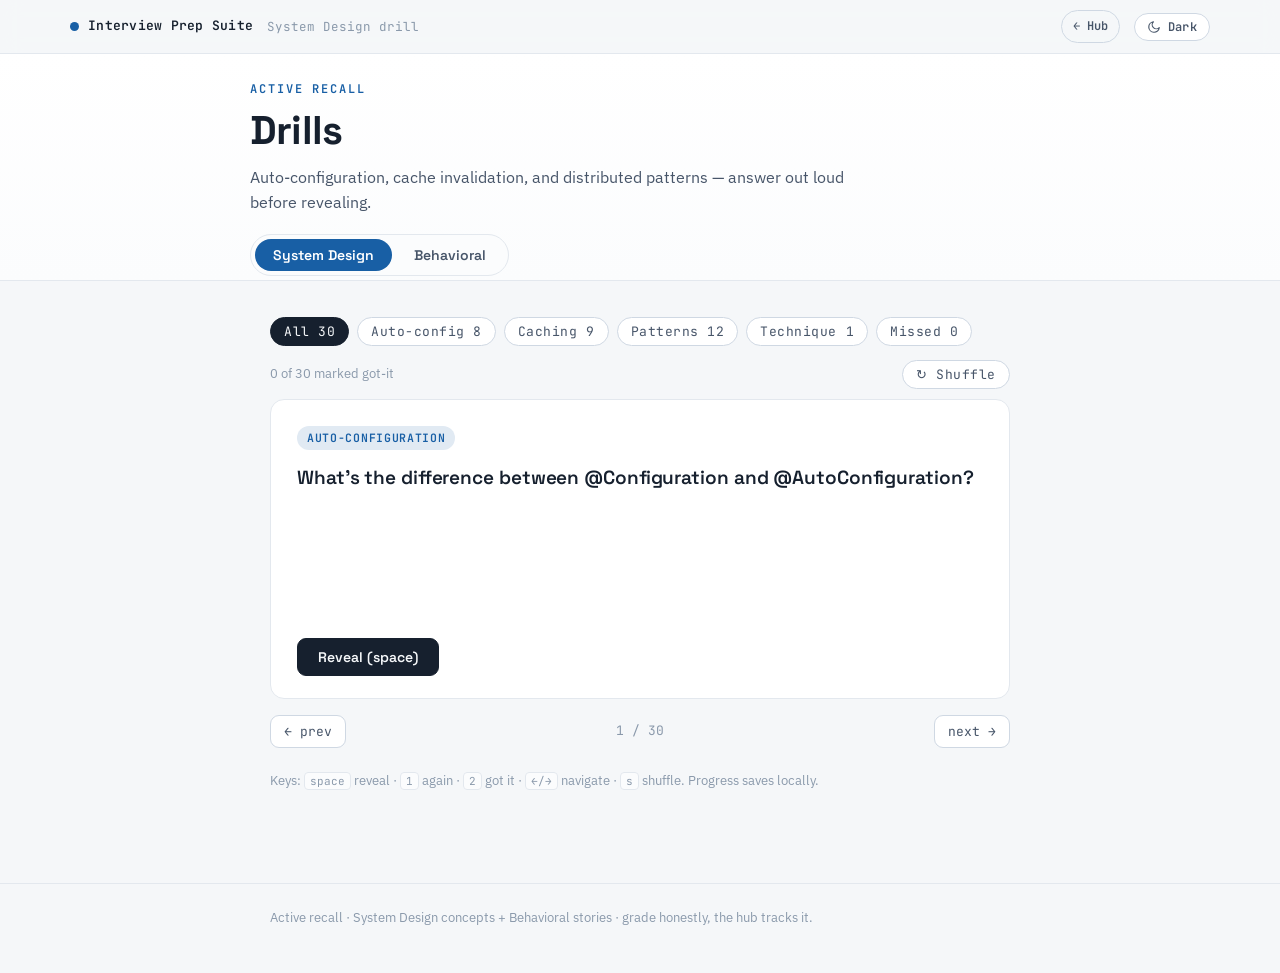
==== drills.html @ b25206d6 "refactor: unify coding guide into modular study suite Splits the monolithic index.html into dedicate" ====
<!doctype html>
<html lang="en" data-track="drills">
<head>
<meta charset="utf-8">
<meta name="viewport" content="width=device-width, initial-scale=1">
<title>Drills — Active Recall · Interview Prep Suite</title>
<script>(function(){try{var t=localStorage.getItem('prep:theme');if(t!=='dark'&&t!=='light')t=matchMedia('(prefers-color-scheme:dark)').matches?'dark':'light';document.documentElement.setAttribute('data-theme',t);}catch(e){}})();</script>
<link rel="preconnect" href="https://fonts.googleapis.com">
<link rel="preconnect" href="https://fonts.gstatic.com" crossorigin>
<link href="https://fonts.googleapis.com/css2?family=Space+Grotesk:wght@500;600;700&family=IBM+Plex+Sans:wght@400;500;600&family=JetBrains+Mono:wght@400;600&display=swap" rel="stylesheet">
<link rel="stylesheet" href="assets/app.css">
<style>
  body{ --deep-bg:#eeedfe; --deep-fg:#3c3489; }
  :root[data-theme="dark"] body{ --deep-bg:#26215c; --deep-fg:#cecbf6; }

  .page-head-inner{padding:26px 0 0}
  .subnav-wrap{display:flex; align-items:center; gap:14px; flex-wrap:wrap; margin:18px 0 4px}
  main{padding-top:18px}
  .drill-wrap{max-width:780px}

  .quick-banner{display:flex; align-items:center; gap:12px; flex-wrap:wrap; background:var(--accent-wash);
    border:1px solid var(--accent-line); border-radius:var(--radius); padding:12px 16px; margin-bottom:18px; font-size:14px; color:var(--accent-ink)}
  .quick-banner b{color:var(--ink)}
  .quick-banner a{margin-left:auto}

  .deck-aside{margin-bottom:18px}
  details.deck-aside-d{background:var(--surface-2); border:1px solid var(--line); border-radius:var(--radius); padding:0 16px}
  details.deck-aside-d summary{cursor:pointer; padding:12px 0; font-weight:600; font-family:var(--display); list-style:none; display:flex; align-items:center; gap:8px}
  details.deck-aside-d summary::-webkit-details-marker{display:none}
  details.deck-aside-d summary::before{content:"▸"; color:var(--accent); transition:.2s}
  details.deck-aside-d[open] summary::before{transform:rotate(90deg)}
  .deck-aside-body{padding:0 0 16px; font-size:13.5px; color:var(--ink-soft)}
  .cheat-rows{display:flex; flex-wrap:wrap; gap:6px 18px; margin:6px 0}
  .cheat-rows span b{color:var(--ink)}
  .cheat-warn{margin-top:8px; font-size:12.5px; color:var(--warn-ink)}
  .deck-aside-body ol{padding-left:1.2rem; margin:8px 0}
  .deck-aside-body li{margin-bottom:5px}

  .chips{display:flex; flex-wrap:wrap; gap:8px; margin-bottom:14px}
  .chip{appearance:none; cursor:pointer; border-radius:999px; padding:5px 13px; font-size:13px; font-family:var(--mono);
    color:var(--ink-soft); background:var(--surface); border:1px solid var(--line-strong)}
  .chip[aria-pressed="true"]{background:var(--ink); color:var(--bg); border-color:var(--ink)}

  .meta{display:flex; justify-content:space-between; align-items:center; font-size:13px; color:var(--ink-faint); margin-bottom:10px; gap:10px; flex-wrap:wrap}

  .card{background:var(--surface); border:1px solid var(--line); border-radius:var(--radius); padding:26px 26px 22px; min-height:300px; display:flex; flex-direction:column}
  .eyebrow2{display:inline-block; font-size:11.5px; font-weight:600; letter-spacing:.06em; text-transform:uppercase; padding:3px 10px; border-radius:999px; margin-bottom:14px; align-self:flex-start; font-family:var(--mono)}
  .eyebrow2.autoconfig,.eyebrow2.lead{background:var(--accent-wash); color:var(--accent-ink)}
  .eyebrow2.caching{background:var(--med-wash); color:var(--warn-ink)}
  .eyebrow2.patterns,.eyebrow2.deep{background:var(--deep-bg); color:var(--deep-fg)}
  .eyebrow2.technique{background:var(--good-wash); color:var(--good)}
  .eyebrow2.spine{background:var(--surface-2); color:var(--ink-soft)}
  .front{font-size:19px; font-weight:600; line-height:1.45; letter-spacing:-.005em; font-family:var(--display)}
  .front .hook{display:block; margin-top:8px; font-family:var(--sans); font-weight:400; font-size:16px; color:var(--ink-soft); line-height:1.6}
  .back{margin-top:18px; padding-top:16px; border-top:1px dashed var(--line); font-size:15.5px; color:var(--ink)}
  .back p{margin:0 0 10px} .back ul{margin:0 0 10px; padding-left:20px} .back li{margin-bottom:5px}
  .back .alt{margin-top:12px; font-size:13px; color:var(--ink-faint)}
  .back code{font-family:var(--mono); font-size:.86em; background:var(--code-inline-bg); padding:1px 5px; border-radius:4px; color:var(--accent-ink)}
  .back .lbl{font-size:11px; font-weight:600; letter-spacing:.04em; text-transform:uppercase; color:var(--ink-soft); margin-bottom:6px}
  .back ol.beats{margin:0 0 14px; padding-left:1.1rem; font-size:14px; line-height:1.55}
  .nums{background:var(--surface-2); border-radius:var(--radius-sm); padding:8px 12px; margin-bottom:12px}
  .nums .val{font-size:14px; font-weight:600}
  .seam{background:var(--good-wash); border-radius:var(--radius-sm); padding:9px 13px; margin-bottom:12px}
  .seam .lbl{color:var(--good)} .seam .val{font-size:13.5px; line-height:1.55}
  .fu{background:var(--med-wash); border-radius:var(--radius-sm); padding:9px 13px}
  .fu .lbl{color:var(--warn-ink)} .fu .q{font-size:14px; font-weight:600; line-height:1.5; margin-bottom:6px} .fu .a{font-size:13.5px; line-height:1.55; color:var(--ink-soft)}
  .hidden{display:none}
  .spacer{flex:1}
  .actions{display:flex; gap:10px; margin-top:20px; flex-wrap:wrap; align-items:center}
  .btn-reveal{appearance:none; cursor:pointer; background:var(--ink); color:var(--bg); border:1px solid var(--ink); border-radius:var(--radius-sm); padding:9px 20px; font-weight:600; font-family:var(--display); font-size:14px}
  .btn-again{appearance:none; cursor:pointer; background:var(--again-wash); color:var(--again); border:1px solid transparent; border-radius:var(--radius-sm); padding:9px 16px; font-weight:600; font-family:var(--display); font-size:14px}
  .btn-good{appearance:none; cursor:pointer; background:var(--good-wash); color:var(--good); border:1px solid transparent; border-radius:var(--radius-sm); padding:9px 16px; font-weight:600; font-family:var(--display); font-size:14px}
  .statusbadge{font-size:12.5px; border-radius:999px; padding:2px 10px; font-family:var(--mono); align-self:center}
  .statusbadge.again{background:var(--again-wash); color:var(--again)}
  .statusbadge.good{background:var(--good-wash); color:var(--good)}

  .nav{display:flex; justify-content:space-between; align-items:center; margin-top:14px}
  .nav button{appearance:none; cursor:pointer; font-family:var(--mono); font-size:13px; background:var(--surface); border:1px solid var(--line-strong); color:var(--ink-soft); border-radius:var(--radius-sm); padding:7px 13px}
  .nav button:hover{border-color:var(--accent); color:var(--accent)}
  .pos{font-size:13px; color:var(--ink-faint); font-family:var(--mono)}
  .keyhint{margin-top:22px; font-size:12.5px; color:var(--ink-faint)}
  .keyhint kbd{font-family:var(--mono); font-size:11px; background:var(--surface-2); border:1px solid var(--line); border-radius:4px; padding:1px 5px}
  .empty{padding:40px 10px; text-align:center; color:var(--ink-faint)}
</style>
</head>
<body>

<div class="app-topbar">
  <div class="app-topbar-inner">
    <a class="app-brand" href="index.html"><span class="dot"></span>Interview Prep Suite</a>
    <span class="app-crumb">Drills</span>
    <span class="app-spacer"></span>
    <a class="app-back" href="index.html">← Hub</a>
    <button class="theme-toggle" type="button" aria-label="Toggle dark mode"><span class="tt-ic"></span><span class="tt-label">Dark</span></button>
  </div>
</div>

<header class="page-head">
  <div class="wrap drill-wrap page-head-inner">
    <p class="eyebrow">Active recall</p>
    <h1 class="title">Drills</h1>
    <p class="subtitle" id="deck-blurb">Answer out loud before revealing. Grade yourself honestly — progress feeds the hub dashboard.</p>
    <div class="subnav-wrap" id="deck-switch-wrap">
      <div class="subnav" data-subnav role="tablist" aria-label="Deck">
        <button data-section="sysdesign" aria-selected="true">System Design</button>
        <button data-section="behavioral">Behavioral</button>
      </div>
    </div>
  </div>
</header>

<main><div class="wrap drill-wrap">
  <div id="quick-banner" class="quick-banner" style="display:none"></div>
  <div id="deck-aside" class="deck-aside"></div>
  <div class="chips" id="chips" role="group" aria-label="Filter"></div>
  <div class="meta">
    <span id="progress"></span>
    <button class="chip" id="shuffleBtn">↻ Shuffle</button>
  </div>
  <div class="card" id="card"></div>
  <div class="nav">
    <button id="prevBtn" aria-label="Previous">← prev</button>
    <span class="pos" id="pos"></span>
    <button id="nextBtn" aria-label="Next">next →</button>
  </div>
  <p class="keyhint">Keys: <kbd>space</kbd> reveal · <kbd>1</kbd> again · <kbd>2</kbd> got it · <kbd>←/→</kbd> navigate · <kbd>s</kbd> shuffle. Progress saves locally.</p>
</div></main>

<footer class="app-foot">
  <div class="wrap drill-wrap">Active recall · System Design concepts + Behavioral stories · grade honestly, the hub tracks it.</div>
</footer>

<script src="assets/app.js"></script>
<script src="assets/decks.js"></script>
<script>
(function(){
  var P = PrepUI.Progress;
  var params = new URLSearchParams(location.search);
  var quick = params.get('mode') === 'quick';
  var quickN = Math.max(1, parseInt(params.get('n') || '10', 10) || 10);
  var deckId = (params.get('deck') === 'behavioral') ? 'behavioral' : 'sysdesign';

  var filter = 'all';
  var order = [];          // array of {deckId, card}
  var idx = 0, revealed = false;

  var cardEl = document.getElementById('card');
  var chipsEl = document.getElementById('chips');
  var posEl = document.getElementById('pos');
  var progressEl = document.getElementById('progress');
  var asideEl = document.getElementById('deck-aside');
  var blurbEl = document.getElementById('deck-blurb');

  function deck(){ return DECKS[deckId]; }

  function statusOf(dId, id){
    var dk = P.get().decks[dId] || {};
    if (dId === 'behavioral') return (dk.done||[]).indexOf(id) > -1 ? 'good' : null;
    if ((dk.good||[]).indexOf(id) > -1) return 'good';
    if ((dk.again||[]).indexOf(id) > -1) return 'again';
    return null;
  }
  function setGrade(dId, id, got){
    if (dId === 'behavioral') P.setCard('behavioral', id, got ? 'done' : 'none');
    else P.setCard('sysdesign', id, got ? 'good' : 'again');
  }

  /* ---- build the working queue ---- */
  function buildQuick(){
    var pool = [];
    Object.keys(DECKS).forEach(function(dId){
      DECKS[dId].cards.forEach(function(c){ pool.push({deckId:dId, card:c, st:statusOf(dId, c.id)}); });
    });
    var again = pool.filter(function(x){ return x.st === 'again'; });
    var unseen = shuffle(pool.filter(function(x){ return x.st === null; }));
    var known = shuffle(pool.filter(function(x){ return x.st === 'good'; }));
    return again.concat(unseen, known).slice(0, quickN);
  }
  function buildNormal(){
    var d = deck();
    var list = d.cards.filter(function(c){
      if (filter === 'all') return true;
      if (filter === 'missed'){
        if (d.schema === 'concept') return statusOf(deckId, c.id) === 'again';
        return statusOf(deckId, c.id) !== 'good';   // behavioral: not yet ready
      }
      if (filter === 'priority') return c.topic === 'lead' || c.topic === 'deep';
      return c.topic === filter;
    });
    return list.map(function(c){ return {deckId:deckId, card:c}; });
  }
  function rebuild(keepIdx){
    order = quick ? buildQuick() : buildNormal();
    if (!keepIdx) idx = 0;
    if (idx >= order.length) idx = 0;
    revealed = false;
  }
  function shuffle(a){ a = a.slice(); for (var i=a.length-1;i>0;i--){ var j=Math.floor(Math.random()*(i+1)); var t=a[i]; a[i]=a[j]; a[j]=t; } return a; }

  /* ---- topic chips ---- */
  function renderChips(){
    if (quick){ chipsEl.style.display='none'; return; }
    chipsEl.style.display='';
    var d = deck();
    chipsEl.innerHTML = '';
    d.topics.forEach(function(t){
      var n = countFor(t.key);
      var b = document.createElement('button');
      b.className = 'chip';
      b.textContent = t.label + (n != null ? ' ' + n : '');
      b.setAttribute('aria-pressed', String(filter === t.key));
      b.onclick = function(){ filter = t.key; rebuild(false); render(); };
      chipsEl.appendChild(b);
    });
  }
  function countFor(key){
    var d = deck();
    if (key === 'all') return d.cards.length;
    if (key === 'priority') return d.cards.filter(function(c){ return c.topic==='lead'||c.topic==='deep'; }).length;
    if (key === 'missed'){
      if (d.schema === 'concept') return d.cards.filter(function(c){ return statusOf(deckId,c.id)==='again'; }).length;
      return d.cards.filter(function(c){ return statusOf(deckId,c.id)!=='good'; }).length;
    }
    return d.cards.filter(function(c){ return c.topic === key; }).length;
  }

  /* ---- deck aside (behavioral cheat sheet + protocol) ---- */
  function renderAside(){
    if (quick || deck().schema !== 'story' || !deck().cheat){ asideEl.innerHTML=''; return; }
    var d = deck();
    var rows = d.cheat.rows.map(function(r){ return '<span>'+escapeHtml(r)+'</span>'; }).join('');
    var steps = d.protocol.steps.map(function(s){ return '<li>'+escapeHtml(s)+'</li>'; }).join('');
    asideEl.innerHTML =
      '<details class="deck-aside-d"><summary>Cheat sheet &amp; how to drill</summary>'+
      '<div class="deck-aside-body">'+
        '<div class="lbl" style="font-weight:600;color:var(--ink)">'+escapeHtml(d.cheat.title)+'</div>'+
        '<div class="cheat-rows">'+rows+'</div>'+
        '<div class="cheat-warn">'+escapeHtml(d.cheat.warn)+'</div>'+
        '<p style="margin:14px 0 4px;font-weight:600;color:var(--ink)">'+escapeHtml(d.protocol.title)+'</p>'+
        '<ol>'+steps+'</ol>'+
        '<p style="font-size:12.5px">'+escapeHtml(d.protocol.fails)+'</p>'+
      '</div></details>';
  }

  /* ---- card render ---- */
  function renderBackConcept(card){ return card.back; }
  function renderBackStory(card){
    var beats = card.beats.map(function(b){ return '<li>'+escapeHtml(b)+'</li>'; }).join('');
    return '<div class="lbl">Beats</div><ol class="beats">'+beats+'</ol>'+
      '<div class="nums"><div class="lbl">Numbers</div><div class="val">'+escapeHtml(card.numbers)+'</div></div>'+
      '<div class="seam"><div class="lbl">✓ Seam line (volunteer this)</div><div class="val">'+escapeHtml(card.seam)+'</div></div>'+
      '<div class="fu"><div class="lbl">⚠ Hardest follow-up</div><div class="q">'+escapeHtml(card.q)+'</div><div class="a">'+escapeHtml(card.a)+'</div></div>';
  }

  function render(){
    renderChips();
    renderAside();
    var d = deck();

    // progress line
    if (quick){
      progressEl.textContent = order.length + ' cards in this session';
    } else if (d.schema === 'concept'){
      var good = P.deckStats('sysdesign', d.cards.length).good;
      progressEl.textContent = good + ' of ' + d.cards.length + ' marked got-it';
    } else {
      var done = P.deckStats('behavioral', d.cards.length).done;
      progressEl.textContent = done + ' of ' + d.cards.length + ' stories ready';
    }

    if (!order.length){
      cardEl.innerHTML = "<div class='empty'>Nothing here — switch filter back to All.</div>";
      posEl.textContent = '0 / 0';
      return;
    }
    if (idx >= order.length) idx = 0;
    var entry = order[idx];
    var dId = entry.deckId, card = entry.card, dObj = DECKS[dId];
    var st = statusOf(dId, card.id);
    var eyebrowClass = card.topic;
    var eyebrowLabel = dObj.schema === 'concept'
      ? dObj.topicLabels[card.topic]
      : dObj.tagLabels[card.topic];

    var frontHtml = dObj.schema === 'concept'
      ? escapeHtml(card.front)
      : escapeHtml(card.n + '. ' + card.title) + '<span class="hook">' + escapeHtml(card.hook) + '</span>';
    var backHtml = dObj.schema === 'concept' ? renderBackConcept(card) : renderBackStory(card);

    var quickTag = quick ? ' <span style="opacity:.6;font-weight:400;text-transform:none;letter-spacing:0">· '+dObj.label+'</span>' : '';

    cardEl.innerHTML =
      "<span class='eyebrow2 " + eyebrowClass + "'>" + eyebrowLabel + quickTag + "</span>" +
      "<div class='front'>" + frontHtml + "</div>" +
      "<div class='back" + (revealed ? "" : " hidden") + "'>" + backHtml + "</div>" +
      "<div class='spacer'></div>" +
      "<div class='actions'>" +
        (revealed
          ? "<button class='btn-again' id='againBtn'>Again (1)</button><button class='btn-good' id='goodBtn'>Got it (2)</button>"
          : "<button class='btn-reveal' id='revealBtn'>Reveal (space)</button>") +
        (st ? "<span class='statusbadge " + st + "'>" + (st === 'good' ? (dObj.schema==='story'?'ready':'got it') : 'again') + "</span>" : "") +
      "</div>";

    posEl.textContent = (idx + 1) + ' / ' + order.length;
    var r = document.getElementById('revealBtn'); if (r) r.onclick = reveal;
    var a = document.getElementById('againBtn'); if (a) a.onclick = function(){ grade(false); };
    var g = document.getElementById('goodBtn'); if (g) g.onclick = function(){ grade(true); };
  }

  function reveal(){ revealed = true; render(); }
  function grade(got){
    if (!order.length) return;
    var entry = order[idx];
    setGrade(entry.deckId, entry.card.id, got);
    next();
  }
  function next(){ if (!order.length) return; idx = (idx + 1) % order.length; revealed = false; render(); }
  function prev(){ if (!order.length) return; idx = (idx - 1 + order.length) % order.length; revealed = false; render(); }
  function doShuffle(){ order = shuffle(order); idx = 0; revealed = false; render(); }

  document.getElementById('nextBtn').onclick = next;
  document.getElementById('prevBtn').onclick = prev;
  document.getElementById('shuffleBtn').onclick = doShuffle;

  document.addEventListener('keydown', function(e){
    if (e.target.tagName === 'INPUT' || e.target.tagName === 'TEXTAREA') return;
    if (e.key === ' ' || e.key === 'Enter'){ e.preventDefault(); if (!revealed) reveal(); else next(); }
    else if (e.key === 'ArrowRight') next();
    else if (e.key === 'ArrowLeft') prev();
    else if (e.key === '1' && revealed) grade(false);
    else if (e.key === '2' && revealed) grade(true);
    else if (e.key.toLowerCase() === 's') doShuffle();
  });

  function escapeHtml(s){ return String(s).replace(/&/g,'&amp;').replace(/</g,'&lt;').replace(/>/g,'&gt;'); }

  /* ---- quick mode vs normal ---- */
  if (quick){
    document.getElementById('deck-switch-wrap').style.display = 'none';
    var qb = document.getElementById('quick-banner');
    qb.style.display = '';
    blurbEl.textContent = 'A short mixed session across both decks — flagged-for-review and unseen cards first.';
    rebuild(false);
    qb.innerHTML = '<b>⚡ Quick refresh</b> · ' + order.length + ' cards across System Design + Behavioral. <a class="link" href="drills.html?deck=sysdesign">Study a full deck →</a>';
    render();
  } else {
    var subBtns = [].slice.call(document.querySelectorAll('[data-subnav] button'));
    function selectDeck(name){
      deckId = name; filter = 'all';
      subBtns.forEach(function(b){ b.setAttribute('aria-selected', String(b.getAttribute('data-section') === name)); });
      blurbEl.textContent = deck().blurb;
      var crumb = document.querySelector('.app-crumb');
      if (crumb) crumb.textContent = deck().label + ' drill';
      P.setLastVisited('drills.html?deck=' + deckId);
      try { history.replaceState(null, '', '?deck=' + deckId); } catch (e) {}
      rebuild(false); render();
    }
    subBtns.forEach(function(b){ b.addEventListener('click', function(){ selectDeck(b.getAttribute('data-section')); }); });
    selectDeck(deckId);   // honors the ?deck= query param
  }
})();
</script>
</body>
</html>
---- assets/app.css ----
/* =========================================================================
   Interview-Prep Suite — shared design system
   Tokens + unified components. Per-track accent via [data-track] on <html>.
   Theme via [data-theme] on <html> (+ system fallback).
   ========================================================================= */

:root{
  /* ---- neutral palette (light) ---- */
  --bg:#f5f7f9; --surface:#ffffff; --surface-2:#fbfcfd; --surface-3:#f0f3f6;
  --ink:#16202e; --ink-soft:#475569; --ink-faint:#8a99ab;
  --line:#e3e8ee; --line-strong:#cfd8e3;

  /* ---- difficulty / semantic ---- */
  --easy:#15803d; --easy-wash:#e4f6ea;
  --med:#b45309;  --med-wash:#fdf0d9;
  --hard:#be123c; --hard-wash:#fde7ec;
  --good:#15803d; --good-wash:#e4f6ea;     /* mastered / got-it */
  --again:#be123c; --again-wash:#fde7ec;    /* needs review */
  --warn-ink:#8a4a07; --warn-border:#f4dca8;

  /* ---- code ---- */
  --code-bg:#0f172a; --code-ink:#e6ebf3; --code-dim:#7c8aa3;
  --code-key:#7dd3fc; --code-str:#86efac; --code-num:#fca5a5; --code-com:#64748b; --code-fn:#fcd34d;
  --code-inline-bg:#eef2f6;

  /* ---- accent (per-track via [data-track]); resolves --accent-l in light ---- */
  --accent-l:#0e7490; --accent-d:#39c2dd;
  --accent:var(--accent-l);
  --on-accent:#ffffff;
  --accent-ink:var(--accent);
  --accent-fill:var(--accent);
  --accent-wash:color-mix(in srgb, var(--accent) 13%, var(--surface));
  --accent-soft:color-mix(in srgb, var(--accent) 26%, var(--surface));
  --accent-line:color-mix(in srgb, var(--accent) 40%, var(--line));

  --nav-bg:color-mix(in srgb, var(--bg) 88%, transparent);
  --sel-bg:#16202e; --sel-ink:#ffffff;

  color-scheme:light;
  --radius:14px; --radius-sm:9px; --radius-xs:6px;
  --shadow:0 1px 3px rgba(16,32,46,.06), 0 8px 24px -16px rgba(16,32,46,.20);
  --display:"Space Grotesk", ui-sans-serif, system-ui, -apple-system, "Segoe UI", Roboto, sans-serif;
  --sans:"IBM Plex Sans", ui-sans-serif, system-ui, -apple-system, "Segoe UI", Roboto, Helvetica, Arial, sans-serif;
  --mono:"JetBrains Mono", ui-monospace, "SF Mono", "Cascadia Code", Menlo, Consolas, monospace;
}

:root[data-theme="dark"]{
  color-scheme:dark;
  --bg:#0d1219; --surface:#161d28; --surface-2:#1b2330; --surface-3:#212b3a;
  --ink:#e6ebf2; --ink-soft:#9fb0c2; --ink-faint:#6b7a8d;
  --line:#283344; --line-strong:#3a475c;
  --easy:#5fd98a; --easy-wash:#0f2c1c;
  --med:#e0a445;  --med-wash:#2f2614;
  --hard:#f06a86; --hard-wash:#34141c;
  --good:#5fd98a; --good-wash:#0f2c1c;
  --again:#f06a86; --again-wash:#34141c;
  --warn-ink:#e0a445; --warn-border:#4a3a12;
  --code-bg:#0b111b; --code-inline-bg:#1b2533;
  --accent:var(--accent-d);
  --nav-bg:color-mix(in srgb, var(--bg) 86%, transparent);
  --sel-bg:#e6ebf2; --sel-ink:#0d1219;
}
@media (prefers-color-scheme:dark){
  :root:not([data-theme="light"]){
    color-scheme:dark;
    --bg:#0d1219; --surface:#161d28; --surface-2:#1b2330; --surface-3:#212b3a;
    --ink:#e6ebf2; --ink-soft:#9fb0c2; --ink-faint:#6b7a8d;
    --line:#283344; --line-strong:#3a475c;
    --easy:#5fd98a; --easy-wash:#0f2c1c;
    --med:#e0a445;  --med-wash:#2f2614;
    --hard:#f06a86; --hard-wash:#34141c;
    --good:#5fd98a; --good-wash:#0f2c1c;
    --again:#f06a86; --again-wash:#34141c;
    --warn-ink:#e0a445; --warn-border:#4a3a12;
    --code-bg:#0b111b; --code-inline-bg:#1b2533;
    --accent:var(--accent-d);
    --nav-bg:color-mix(in srgb, var(--bg) 86%, transparent);
    --sel-bg:#e6ebf2; --sel-ink:#0d1219;
  }
}

/* ---- per-track accent (only sets the two hues; everything derives) ---- */
[data-track="coding"]  { --accent-l:#2f6df0; --accent-d:#6ea8ff; }
[data-track="backend"] { --accent-l:#b6831f; --accent-d:#e7b85c; }
[data-track="data"]    { --accent-l:#0c8a99; --accent-d:#4fd3e0; }
[data-track="frontend"]{ --accent-l:#0a7d9c; --accent-d:#3cc9e8; }
[data-track="drills"]  { --accent-l:#185fa5; --accent-d:#7fb0ff; }
[data-track="hub"]     { --accent-l:#5b3fc4; --accent-d:#a78bff; }

/* =========================================================================
   Base
   ========================================================================= */
*{box-sizing:border-box}
html{scroll-behavior:smooth}
body{
  margin:0; background:var(--bg); color:var(--ink);
  font-family:var(--sans); line-height:1.6; font-size:16px;
  -webkit-font-smoothing:antialiased; text-rendering:optimizeLegibility;
}
.wrap{max-width:980px; margin:0 auto; padding:0 20px}
.wrap.wide{max-width:1180px}
h1,h2,h3,h4{font-family:var(--display); letter-spacing:-.01em}
a{color:var(--accent)}
a.link{color:var(--accent); font-weight:600; text-decoration:none; border-bottom:1.5px solid var(--accent-wash)}
a.link:hover{border-bottom-color:var(--accent)}
::selection{background:var(--accent-soft)}

/* =========================================================================
   App top bar (every page) — brand + back-to-hub + theme toggle
   ========================================================================= */
.app-topbar{
  position:sticky; top:0; z-index:50;
  background:var(--nav-bg); backdrop-filter:blur(10px);
  border-bottom:1px solid var(--line);
}
.app-topbar-inner{
  max-width:1180px; margin:0 auto; padding:10px 20px;
  display:flex; align-items:center; gap:14px;
}
.app-brand{
  display:inline-flex; align-items:center; gap:9px;
  font-family:var(--mono); font-size:13px; font-weight:600; letter-spacing:.02em;
  color:var(--ink); text-decoration:none; white-space:nowrap;
}
.app-brand .dot{width:9px; height:9px; border-radius:50%; background:var(--accent); flex:none}
.app-brand:hover{color:var(--accent)}
.app-crumb{color:var(--ink-faint); font-family:var(--mono); font-size:12.5px}
.app-crumb b{color:var(--ink-soft); font-weight:600}
.app-spacer{flex:1}
.app-back{
  display:inline-flex; align-items:center; gap:6px;
  font-family:var(--mono); font-size:12px; font-weight:600; color:var(--ink-soft);
  text-decoration:none; padding:6px 11px; border:1px solid var(--line-strong);
  border-radius:100px; transition:.15s; white-space:nowrap;
}
.app-back:hover{color:var(--ink); border-color:var(--accent)}

.theme-toggle{
  display:inline-flex; align-items:center; gap:7px;
  font-family:var(--mono); font-size:12px; font-weight:600; letter-spacing:.03em;
  color:var(--ink-soft); background:var(--surface); border:1px solid var(--line-strong);
  padding:6px 12px; border-radius:100px; cursor:pointer; transition:.15s; line-height:1;
}
.theme-toggle:hover{color:var(--ink); border-color:var(--accent)}
.theme-toggle:focus-visible{outline:2px solid var(--accent); outline-offset:2px}
.theme-toggle svg{display:block}

/* =========================================================================
   Page header / hero
   ========================================================================= */
header.page-head{
  border-bottom:1px solid var(--line);
  background:linear-gradient(180deg, var(--surface), var(--surface-2));
}
.page-head-inner{padding:30px 0 24px; position:relative}
.eyebrow{
  font-family:var(--mono); font-size:12px; letter-spacing:.16em;
  text-transform:uppercase; color:var(--accent); font-weight:600; margin:0 0 10px;
}
h1.title{font-size:clamp(28px,4.4vw,40px); line-height:1.08; margin:0 0 12px; font-weight:700; letter-spacing:-.02em}
.subtitle{color:var(--ink-soft); max-width:64ch; margin:0; font-size:16px}
.meta-row{display:flex; flex-wrap:wrap; gap:8px; margin-top:18px}

/* =========================================================================
   Chips / pills / badges / tags
   ========================================================================= */
.chip{
  font-family:var(--mono); font-size:11.5px; letter-spacing:.04em;
  background:var(--surface); border:1px solid var(--line-strong); color:var(--ink-soft);
  padding:5px 10px; border-radius:100px;
}
.chip b{color:var(--ink); font-weight:600}
.pill{
  font-family:var(--mono); font-size:12px; font-weight:600;
  background:var(--accent-wash); color:var(--accent-ink);
  padding:4px 11px; border-radius:100px; border:1px solid var(--accent-line); white-space:nowrap;
}
.badge{
  font-family:var(--mono); font-size:10.5px; letter-spacing:.05em; text-transform:uppercase;
  font-weight:700; padding:3px 9px; border-radius:100px; white-space:nowrap;
}
.badge.ref{background:var(--accent-wash); color:var(--accent-ink)}
.badge.drill{background:var(--med-wash); color:var(--med)}
.badge.visualize{background:var(--easy-wash); color:var(--easy)}
.diff{font-family:var(--mono); font-size:10.5px; letter-spacing:.05em; padding:3px 8px; border-radius:100px; text-transform:uppercase; font-weight:700; flex:none}
.d-easy{background:var(--easy-wash); color:var(--easy)}
.d-med{background:var(--med-wash); color:var(--med)}
.d-hard{background:var(--hard-wash); color:var(--hard)}

/* =========================================================================
   Tabs + sub-nav (segmented)
   ========================================================================= */
nav.tabs{position:sticky; top:49px; z-index:30; background:var(--nav-bg); backdrop-filter:blur(8px); border-bottom:1px solid var(--line)}
.tabs-inner{display:flex; gap:4px; overflow-x:auto; padding:8px 20px; max-width:1180px; margin:0 auto}
.tab-btn{
  appearance:none; border:1px solid transparent; background:transparent; cursor:pointer;
  font-family:var(--sans); font-size:14px; font-weight:600; color:var(--ink-soft);
  padding:8px 14px; border-radius:100px; white-space:nowrap; transition:.15s;
}
.tab-btn:hover{color:var(--ink); background:var(--surface)}
.tab-btn[aria-selected="true"]{background:var(--sel-bg); color:var(--sel-ink)}
.tab-btn:focus-visible{outline:2px solid var(--accent); outline-offset:2px}

.subnav{display:inline-flex; gap:4px; padding:4px; background:var(--surface-2); border:1px solid var(--line); border-radius:100px}
.subnav button{
  appearance:none; border:0; background:transparent; cursor:pointer;
  font-family:var(--display); font-weight:600; font-size:14px; color:var(--ink-soft);
  padding:7px 18px; border-radius:100px; transition:.15s; display:inline-flex; align-items:center; gap:8px;
}
.subnav button[aria-selected="true"]{background:var(--accent); color:var(--on-accent)}
.subnav button:not([aria-selected="true"]):hover{color:var(--ink)}

main{padding:30px 0 80px}
.panel{display:none; animation:fade .25s ease}
.panel.active{display:block}
@keyframes fade{from{opacity:0;transform:translateY(4px)}to{opacity:1;transform:none}}
@media (prefers-reduced-motion:reduce){.panel{animation:none} html{scroll-behavior:auto} *{scroll-behavior:auto}}

h2.sec{font-size:24px; margin:0 0 6px; font-weight:700}
.sec-sub{color:var(--ink-soft); margin:0 0 22px; max-width:68ch}
h3.block{font-size:13px; font-family:var(--mono); letter-spacing:.06em; color:var(--accent-ink); margin:30px 0 12px; text-transform:uppercase; font-weight:600}

/* =========================================================================
   Cards
   ========================================================================= */
.card{background:var(--surface); border:1px solid var(--line); border-radius:var(--radius); padding:22px 24px; margin:0 0 16px}
.card.tight{padding:16px 18px}
.card-grid{display:grid; gap:16px}
@media(min-width:760px){ .card-grid.cols-2{grid-template-columns:1fr 1fr} }

/* =========================================================================
   Code + copy
   ========================================================================= */
.codewrap{position:relative; margin:12px 0}
pre{background:var(--code-bg); color:var(--code-ink); border-radius:var(--radius-sm); padding:16px 18px; overflow-x:auto; margin:12px 0; font-size:13.5px; line-height:1.62; border:1px solid color-mix(in srgb, var(--code-bg) 80%, #fff)}
.codewrap pre{margin:0}
pre code{font-family:var(--mono)}
.k{color:var(--code-key)} .s{color:var(--code-str)} .n{color:var(--code-num)} .c{color:var(--code-com)} .f{color:var(--code-fn)}
p code, li code, td code, th code, .ic{font-family:var(--mono); font-size:.86em; background:var(--code-inline-bg); padding:1px 6px; border-radius:5px; color:var(--accent-ink)}
.copy-btn{
  position:absolute; top:8px; right:8px; z-index:2;
  font-family:var(--mono); font-size:11px; font-weight:600; letter-spacing:.03em;
  color:var(--code-dim); background:color-mix(in srgb, var(--code-bg) 82%, #fff);
  border:1px solid color-mix(in srgb, var(--code-bg) 65%, #fff);
  padding:4px 9px; border-radius:6px; cursor:pointer; opacity:0; transition:.15s;
}
.codewrap:hover .copy-btn{opacity:1}
.copy-btn:hover{color:var(--code-ink)}
.copy-btn.copied{color:var(--easy); border-color:var(--easy)}

/* =========================================================================
   Callouts / notes
   ========================================================================= */
.callout{border-radius:var(--radius); padding:14px 18px; margin:16px 0; font-size:14.5px; border:1px solid}
.callout.info{background:var(--accent-wash); border-color:var(--accent-line); color:var(--accent-ink)}
.callout.warn{background:var(--med-wash); border-color:var(--warn-border); color:var(--warn-ink)}
.callout.ok{background:var(--good-wash); border-color:color-mix(in srgb,var(--good) 40%, var(--line)); color:var(--good)}
.callout p{margin:0} .callout p + p{margin-top:8px}
.note{border-left:3px solid var(--accent); background:var(--surface-2); border-radius:var(--radius-xs); padding:10px 14px; font-size:14px; margin:10px 0}
.note.warn{border-left-color:var(--med); background:var(--med-wash); color:var(--warn-ink)}

/* =========================================================================
   Tables + result grid
   ========================================================================= */
.table-scroll{overflow-x:auto; border:1px solid var(--line); border-radius:var(--radius)}
table{border-collapse:collapse; width:100%; font-size:14.5px}
th,td{text-align:left; padding:10px 14px; border-bottom:1px solid var(--line); vertical-align:top}
thead th{background:var(--surface-2); font-size:12px; text-transform:uppercase; letter-spacing:.04em; color:var(--ink-soft); font-weight:700; position:sticky; top:0}
tbody tr:last-child td{border-bottom:none}
.num{font-family:var(--mono); white-space:nowrap}
td .m, th .m, .m{font-family:var(--mono)}
/* SQL result grid */
table.grid{font-size:13.5px}
table.grid th{background:var(--surface-3); font-family:var(--mono); text-transform:none; letter-spacing:0}
table.grid tbody tr:nth-child(even){background:color-mix(in srgb, var(--accent) 4%, transparent)}
table.grid td{font-family:var(--mono); font-size:13px}
.nullv{color:var(--ink-faint); font-style:italic}

/* =========================================================================
   Buttons
   ========================================================================= */
.btn{
  appearance:none; cursor:pointer; font-family:var(--display); font-weight:600; font-size:14px;
  padding:9px 16px; border-radius:100px; border:1px solid var(--line-strong);
  background:var(--surface); color:var(--ink); transition:.15s; display:inline-flex; align-items:center; gap:7px;
}
.btn:hover{border-color:var(--accent); color:var(--accent)}
.btn:focus-visible{outline:2px solid var(--accent); outline-offset:2px}
.btn.primary{background:var(--accent); color:var(--on-accent); border-color:var(--accent)}
.btn.primary:hover{filter:brightness(1.06); color:var(--on-accent)}
.btn.ghost{background:transparent}
.btn.sm{font-size:12.5px; padding:6px 12px}

/* =========================================================================
   Footer
   ========================================================================= */
footer.app-foot{border-top:1px solid var(--line); padding:24px 0 44px; color:var(--ink-faint); font-size:13px}
footer.app-foot a{color:var(--accent); text-decoration:none}
footer.app-foot a:hover{text-decoration:underline}

/* =========================================================================
   Print
   ========================================================================= */
@media print{
  .app-topbar, nav.tabs, .subnav, .theme-toggle, .copy-btn{display:none!important}
  .panel{display:block!important}
  pre{white-space:pre-wrap}
  body{background:#fff}
  .card{break-inside:avoid; box-shadow:none}
}
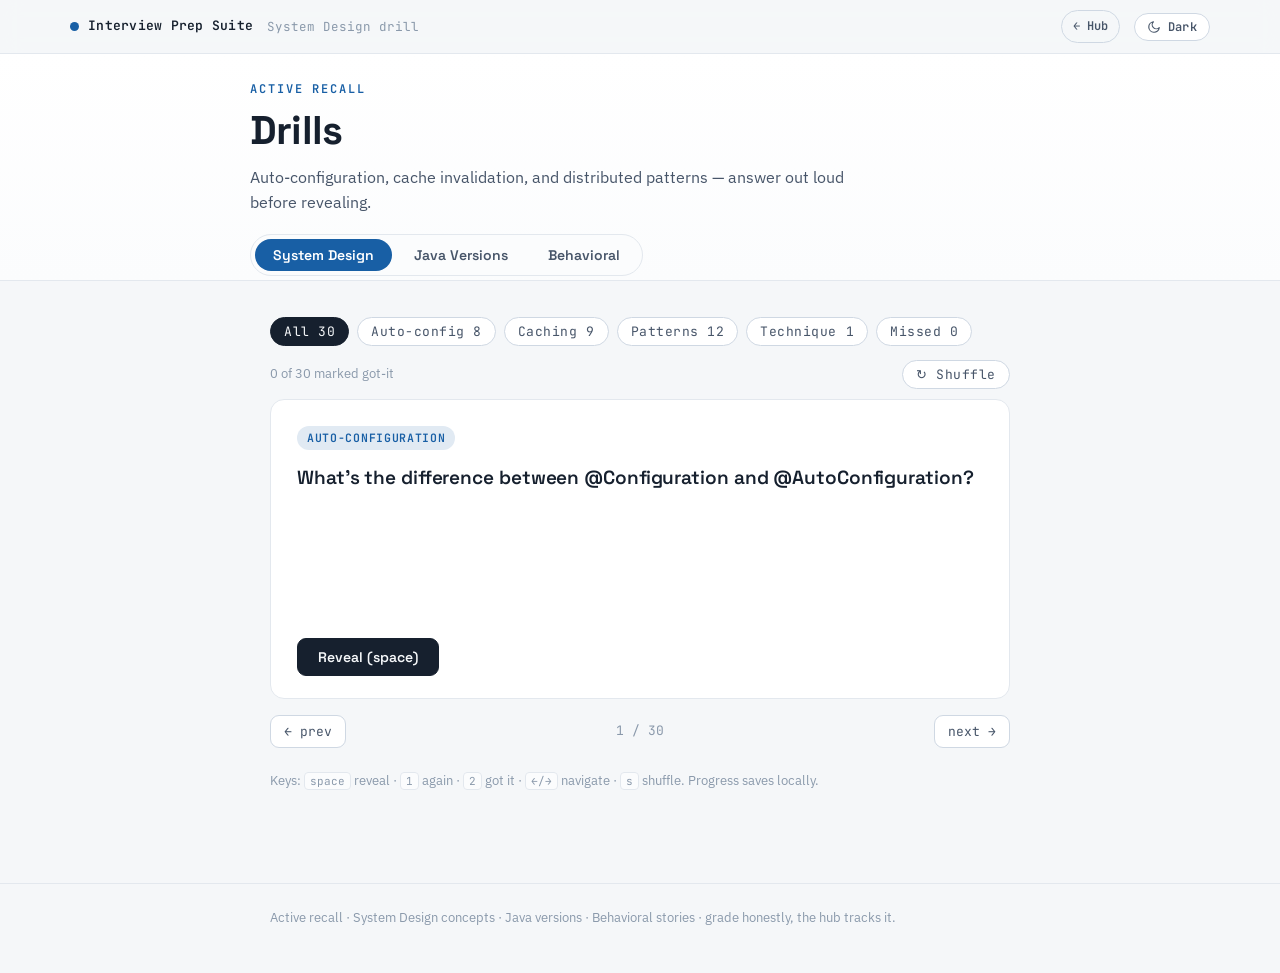
==== commit 9bcb10f7: "feat: add Java versions study track (reference page + flashcard deck) Adds a full Java LTS evolution" ====
--- a/drills.html
+++ b/drills.html
@@ -50,6 +50,7 @@
   .eyebrow2.patterns,.eyebrow2.deep{background:var(--deep-bg); color:var(--deep-fg)}
   .eyebrow2.technique{background:var(--good-wash); color:var(--good)}
   .eyebrow2.spine{background:var(--surface-2); color:var(--ink-soft)}
+  .eyebrow2.j8,.eyebrow2.j11,.eyebrow2.j17,.eyebrow2.j21{background:var(--accent-wash); color:var(--accent-ink)}
   .front{font-size:19px; font-weight:600; line-height:1.45; letter-spacing:-.005em; font-family:var(--display)}
   .front .hook{display:block; margin-top:8px; font-family:var(--sans); font-weight:400; font-size:16px; color:var(--ink-soft); line-height:1.6}
   .back{margin-top:18px; padding-top:16px; border-top:1px dashed var(--line); font-size:15.5px; color:var(--ink)}
@@ -103,6 +104,7 @@
     <div class="subnav-wrap" id="deck-switch-wrap">
       <div class="subnav" data-subnav role="tablist" aria-label="Deck">
         <button data-section="sysdesign" aria-selected="true">System Design</button>
+        <button data-section="java">Java Versions</button>
         <button data-section="behavioral">Behavioral</button>
       </div>
     </div>
@@ -127,7 +129,7 @@
 </div></main>
 
 <footer class="app-foot">
-  <div class="wrap drill-wrap">Active recall · System Design concepts + Behavioral stories · grade honestly, the hub tracks it.</div>
+  <div class="wrap drill-wrap">Active recall · System Design concepts · Java versions · Behavioral stories · grade honestly, the hub tracks it.</div>
 </footer>
 
 <script src="assets/app.js"></script>
@@ -138,7 +140,7 @@
   var params = new URLSearchParams(location.search);
   var quick = params.get('mode') === 'quick';
   var quickN = Math.max(1, parseInt(params.get('n') || '10', 10) || 10);
-  var deckId = (params.get('deck') === 'behavioral') ? 'behavioral' : 'sysdesign';
+  var deckId = DECKS[params.get('deck')] ? params.get('deck') : 'sysdesign';
 
   var filter = 'all';
   var order = [];          // array of {deckId, card}
@@ -162,7 +164,7 @@
   }
   function setGrade(dId, id, got){
     if (dId === 'behavioral') P.setCard('behavioral', id, got ? 'done' : 'none');
-    else P.setCard('sysdesign', id, got ? 'good' : 'again');
+    else P.setCard(dId, id, got ? 'good' : 'again');
   }
 
   /* ---- build the working queue ---- */
@@ -261,7 +263,7 @@
     if (quick){
       progressEl.textContent = order.length + ' cards in this session';
     } else if (d.schema === 'concept'){
-      var good = P.deckStats('sysdesign', d.cards.length).good;
+      var good = P.deckStats(deckId, d.cards.length).good;
       progressEl.textContent = good + ' of ' + d.cards.length + ' marked got-it';
     } else {
       var done = P.deckStats('behavioral', d.cards.length).done;
@@ -339,9 +341,9 @@
     document.getElementById('deck-switch-wrap').style.display = 'none';
     var qb = document.getElementById('quick-banner');
     qb.style.display = '';
-    blurbEl.textContent = 'A short mixed session across both decks — flagged-for-review and unseen cards first.';
+    blurbEl.textContent = 'A short mixed session across all your decks — flagged-for-review and unseen cards first.';
     rebuild(false);
-    qb.innerHTML = '<b>⚡ Quick refresh</b> · ' + order.length + ' cards across System Design + Behavioral. <a class="link" href="drills.html?deck=sysdesign">Study a full deck →</a>';
+    qb.innerHTML = '<b>⚡ Quick refresh</b> · ' + order.length + ' cards across all decks. <a class="link" href="drills.html?deck=sysdesign">Study a full deck →</a>';
     render();
   } else {
     var subBtns = [].slice.call(document.querySelectorAll('[data-subnav] button'));
--- a/assets/app.css
+++ b/assets/app.css
@@ -85,6 +85,7 @@
 [data-track="data"]    { --accent-l:#0c8a99; --accent-d:#4fd3e0; }
 [data-track="frontend"]{ --accent-l:#0a7d9c; --accent-d:#3cc9e8; }
 [data-track="drills"]  { --accent-l:#185fa5; --accent-d:#7fb0ff; }
+[data-track="java"]    { --accent-l:#c74634; --accent-d:#e8826b; }
 [data-track="hub"]     { --accent-l:#5b3fc4; --accent-d:#a78bff; }
 
 /* =========================================================================
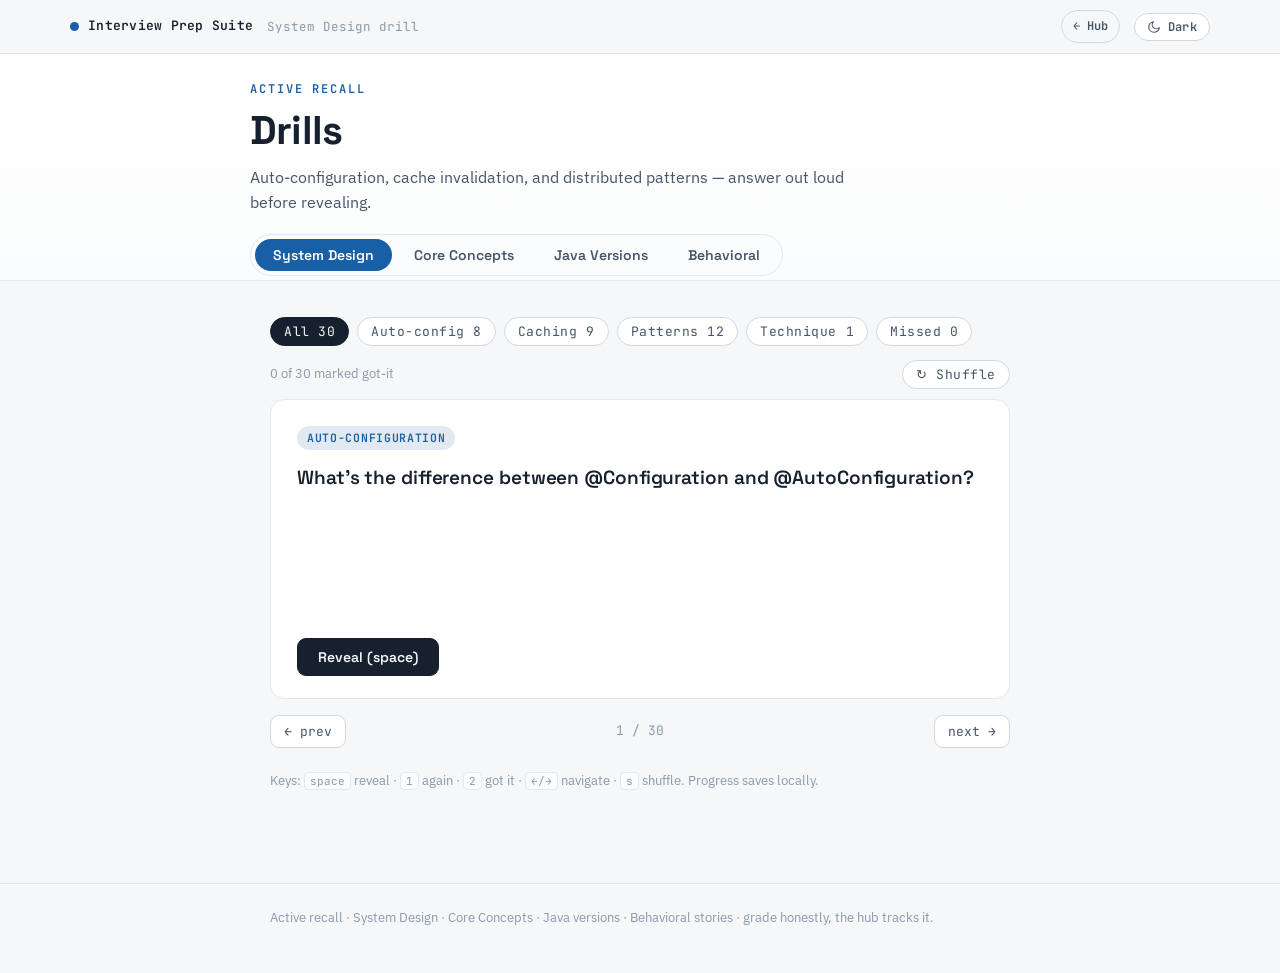
==== commit 1f3bc483: "feat: add Core Concepts study track (reference + infographic + drill deck) New 'concepts' track cove" ====
--- a/drills.html
+++ b/drills.html
@@ -51,6 +51,10 @@
   .eyebrow2.technique{background:var(--good-wash); color:var(--good)}
   .eyebrow2.spine{background:var(--surface-2); color:var(--ink-soft)}
   .eyebrow2.j8,.eyebrow2.j11,.eyebrow2.j17,.eyebrow2.j21{background:var(--accent-wash); color:var(--accent-ink)}
+  .eyebrow2.design,.eyebrow2.spring{background:var(--accent-wash); color:var(--accent-ink)}
+  .eyebrow2.distributed{background:var(--deep-bg); color:var(--deep-fg)}
+  .eyebrow2.datastruct{background:var(--med-wash); color:var(--warn-ink)}
+  .eyebrow2.sql{background:var(--good-wash); color:var(--good)}
   .front{font-size:19px; font-weight:600; line-height:1.45; letter-spacing:-.005em; font-family:var(--display)}
   .front .hook{display:block; margin-top:8px; font-family:var(--sans); font-weight:400; font-size:16px; color:var(--ink-soft); line-height:1.6}
   .back{margin-top:18px; padding-top:16px; border-top:1px dashed var(--line); font-size:15.5px; color:var(--ink)}
@@ -104,6 +108,7 @@
     <div class="subnav-wrap" id="deck-switch-wrap">
       <div class="subnav" data-subnav role="tablist" aria-label="Deck">
         <button data-section="sysdesign" aria-selected="true">System Design</button>
+        <button data-section="concepts">Core Concepts</button>
         <button data-section="java">Java Versions</button>
         <button data-section="behavioral">Behavioral</button>
       </div>
@@ -129,7 +134,7 @@
 </div></main>
 
 <footer class="app-foot">
-  <div class="wrap drill-wrap">Active recall · System Design concepts · Java versions · Behavioral stories · grade honestly, the hub tracks it.</div>
+  <div class="wrap drill-wrap">Active recall · System Design · Core Concepts · Java versions · Behavioral stories · grade honestly, the hub tracks it.</div>
 </footer>
 
 <script src="assets/app.js"></script>
--- a/assets/app.css
+++ b/assets/app.css
@@ -86,6 +86,7 @@
 [data-track="frontend"]{ --accent-l:#0a7d9c; --accent-d:#3cc9e8; }
 [data-track="drills"]  { --accent-l:#185fa5; --accent-d:#7fb0ff; }
 [data-track="java"]    { --accent-l:#c74634; --accent-d:#e8826b; }
+[data-track="concepts"]{ --accent-l:#0d8f72; --accent-d:#3fd6ab; }
 [data-track="hub"]     { --accent-l:#5b3fc4; --accent-d:#a78bff; }
 
 /* =========================================================================
